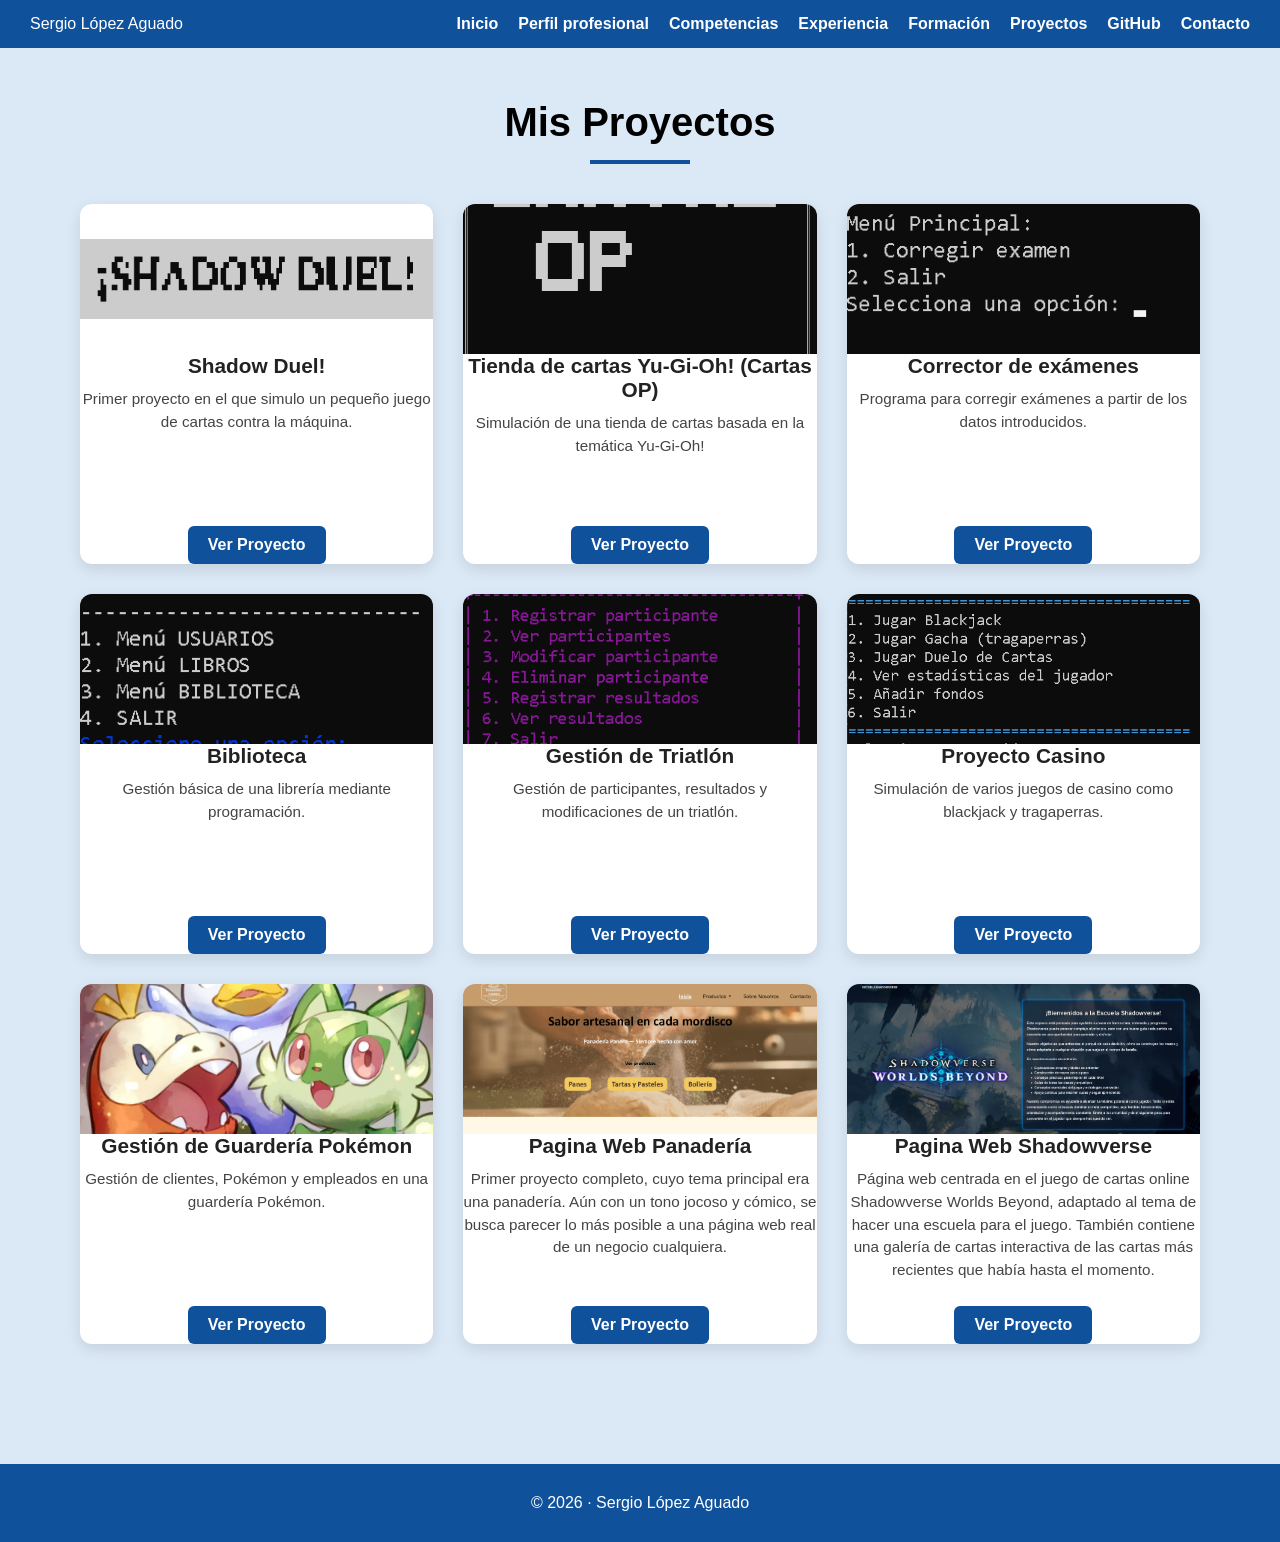
==== proyectos.html @ 3c36d002 "moviendo fuera de carpeta" ====
<!DOCTYPE html>
<html lang="es">
<head>
    <meta charset="UTF-8">
    <meta name="viewport" content="width=device-width, initial-scale=1.0">
    <title>Mis Proyectos</title>
    <link rel="stylesheet" href="estilos.css">
    <link rel="stylesheet" href="proyectos.css">
</head>

<body>

<header>
    <nav class="barra_navegacion">
        <div class="logo">Sergio López Aguado</div>
        <ul class="menu">
            <li><a href="portfolio.html#inicio">Inicio</a></li>
            <li><a href="portfolio.html#sobre-mi">Perfil profesional</a></li>
            <li><a href="portfolio.html#competencias">Competencias</a></li>
            <li><a href="portfolio.html#experiencia">Experiencia</a></li>
            <li><a href="portfolio.html#formacion">Formación</a></li>
            <li><a href="proyectos.html">Proyectos</a></li>
            <li><a href="https://github.com/SergioLA7?tab=repositories" target="_blank">GitHub</a></li>
            <li><a href="contacto.html">Contacto</a></li>
        </ul>
    </nav>
</header>

<main class="contenedor-proyectos">

    <h1 class="titulo-seccion">Mis Proyectos</h1>

    <div class="grid-proyectos">

        <!-- Proyecto 1 -->
        <div class="proyecto">
            <div class="imagen-proyecto1">
                <img src="imagenesProyectos/duel.png" alt="Shadow Duel">
            </div>
            <h2 class="titulo-proyecto" align="center">Shadow Duel!</h2>
            <p class="descripcion-proyecto" align="center">
                Primer proyecto en el que simulo un pequeño juego de cartas contra la máquina.
            </p>
            <a href="https://github.com/SergioLA7/P01-shadow-duel" class="boton-proyecto" align="center">Ver Proyecto</a>
        </div>

        <!-- Proyecto 2 -->
        <div class="proyecto">
            <div class="imagen-proyecto2">
                <img src="imagenesProyectos/OP.png" alt="Cartas OP">
            </div>
            <h2 class="titulo-proyecto" align="center">Tienda de cartas Yu-Gi-Oh! (Cartas OP)</h2>
            <p class="descripcion-proyecto" align="center">
                Simulación de una tienda de cartas basada en la temática Yu-Gi-Oh!
            </p>
            <a href="https://github.com/SergioLA7/P02---Cartas-OP" class="boton-proyecto" align="center">Ver Proyecto</a>
        </div>

        <!-- Proyecto 3 -->
        <div class="proyecto">
            <div class="imagen-proyecto">
                <img src="imagenesProyectos/corrector.png" alt="Corrector de exámenes">
            </div>
            <h2 class="titulo-proyecto" align="center">Corrector de exámenes</h2>
            <p class="descripcion-proyecto" align="center">
                Programa para corregir exámenes a partir de los datos introducidos.
            </p>
            <a href="https://github.com/SergioLA7/P03---Corrector-ex-menes" class="boton-proyecto" align="center">Ver Proyecto</a>
        </div>

        <!-- Proyecto 4 -->
        <div class="proyecto">
            <div class="imagen-proyecto">
                <img src="imagenesProyectos/biblioteca.png" alt="Biblioteca">
            </div>
            <h2 class="titulo-proyecto" align="center">Biblioteca</h2>
            <p class="descripcion-proyecto" align="center">
                Gestión básica de una librería mediante programación.
            </p>
            <a href="https://github.com/SergioLA7/P04---Biblioteca" class="boton-proyecto" align="center">Ver Proyecto</a>
        </div>

        <!-- Proyecto 5 -->
        <div class="proyecto">
            <div class="imagen-proyecto">
                <img src="imagenesProyectos/triatlon.png" alt="Gestión de Triatlón">
            </div>
            <h2 class="titulo-proyecto" align="center">Gestión de Triatlón</h2>
            <p class="descripcion-proyecto" align="center">
                Gestión de participantes, resultados y modificaciones de un triatlón.
            </p>
            <a href="https://github.com/SergioLA7/P05---Gestor-Triatlon" class="boton-proyecto" align="center">Ver Proyecto</a>
        </div>

        <!-- Proyecto 6 -->
        <div class="proyecto">
            <div class="imagen-proyecto">
                <img src="imagenesProyectos/casino.png" alt="Proyecto Casino">
            </div>
            <h2 class="titulo-proyecto" align="center">Proyecto Casino</h2>
            <p class="descripcion-proyecto" align="center">
                Simulación de varios juegos de casino como blackjack y tragaperras.
            </p>
            <a href="https://github.com/SergioLA7/P06---PROYECTO-CASINO" class="boton-proyecto" align="center">Ver Proyecto</a>
        </div>

        <!-- Proyecto 7 -->
        <div class="proyecto">
            <div class="imagen-proyecto">
                <img src="imagenesProyectos/1.webp" alt="Guardería Pokémon">
            </div>
            <h2 class="titulo-proyecto" align="center">Gestión de Guardería Pokémon</h2>
            <p class="descripcion-proyecto" align="center">
                Gestión de clientes, Pokémon y empleados en una guardería Pokémon.
            </p>
            <a href="https://github.com/SergioLA7/P07---Guarder-a-Pok-mon" class="boton-proyecto" align="center">Ver Proyecto</a>
        </div>

        <!-- Proyecto 8 -->
        <div class="proyecto">
            <div class="imagen-proyecto">
                <img src="imagenesProyectos/panaderia.png" alt="Proyecto 8">
            </div>
            <h2 class="titulo-proyecto" align="center">Pagina Web Panadería</h2>
            <p class="descripcion-proyecto" align="center">
                Primer proyecto completo, cuyo tema principal era una panadería. Aún con un tono jocoso y cómico, se busca parecer lo más posible a una página web real de un negocio cualquiera.
            </p>
            <a href="#" class="boton-proyecto" align="center">Ver Proyecto</a>
        </div>

        <!-- Proyecto 9 -->
        <div class="proyecto">
            <div class="imagen-proyecto">
                <img src="imagenesProyectos/shadowverse.png" alt="Proyecto 9">
            </div>
            <h2 class="titulo-proyecto" align="center">Pagina Web Shadowverse</h2>
            <p class="descripcion-proyecto" align="center">
                Página web centrada en el juego de cartas online Shadowverse Worlds Beyond, adaptado al tema de hacer una escuela para el juego. También contiene una galería de cartas interactiva de las cartas más recientes que había hasta el momento.
            </p>
            <a href="#" class="boton-proyecto" align="center">Ver Proyecto</a>
        </div>

    </div>
</main>

<footer>
    <p>© 2026 · Sergio López Aguado</p>
</footer>

</body>
</html>
---- estilos.css ----
/* ===============================
   RESET Y TIPOGRAFÍA
=============================== */
* {
    margin: 0;
    padding: 0;
    box-sizing: border-box;
    font-family: Arial, sans-serif;
}

html {
    scroll-padding-top: 80px; /* evita que el nav tape los anchors */
}

body {
    background-color: #dbe8f5;
    color: #2c2c2c;
}

/* ===============================
   NAV
=============================== */
.barra_navegacion {
    background-color: #10519c;
    color: white;
    display: flex;
    justify-content: space-between;
    padding: 15px 30px;

    position: fixed;
    top: 0;
    left: 0;
    width: 100%;
    z-index: 1000;
}

.menu {
    list-style: none;
    display: flex;
    gap: 20px;
}

.menu a {
    color: white;
    text-decoration: none;
    font-weight: bold;
}

/* ===============================
   HERO MODERNO
=============================== */
.hero-card {
    background-color: #c7d9ef;
    padding: 60px 20px;
}

.hero-contenido {
    max-width: 1100px;
    margin: auto;
    background: white;
    border-radius: 18px;
    padding: 50px;
    display: flex;
    gap: 40px;
    align-items: center;
}

/* Hero texto */
.hero-texto h1 {
    font-size: 2.5rem;
    margin-bottom: 20px;
}

.hero-texto span {
    color: #10519c;
}

.hero-descripcion {
    font-size: 1.1rem;
    line-height: 1.6;
}

/* Hero imagen */
.hero-imagen {
    display: flex;
    justify-content: center;
    align-items: center;
}

.marco-imagen {
    width: 260px;
    height: 260px;
    border-radius: 50%;
    overflow: hidden;
    border: 5px solid #10519c;
}

.marco-imagen img {
    width: 100%;
    height: 100%;
    object-fit: cover;
}

/* ===============================
   SECCIONES GENERALES
=============================== */
.seccion {
    max-width: 1100px;
    margin: 70px auto;
    padding: 0 20px;
}

.seccion h2 {
    text-align: center;
    text-transform: uppercase;
    color: #10519c;
    margin-bottom: 30px;
}

/* ===============================
   PERFIL PROFESIONAL
=============================== */
.sobre-mi {
    background: white;
    padding: 30px;
    border-radius: 12px;
    text-align: center;
    line-height: 1.6;
}

/* ===============================
   COMPETENCIAS
=============================== */
.competencias {
    max-width: 750px;
    margin: auto;
    display: grid;
    gap: 25px;
}

.competencia {
    display: flex;
    align-items: center;
    gap: 15px;
}

.competencia img {
    width: 100px;
    height: 100px;
    object-fit: contain;
}

.barra {
    flex: 1;
    background-color: #000;
    border-radius: 20px;
    overflow: hidden;
}

.progreso {
    width: 80%;
    background-color: #10519c;
    color: white;
    text-align: center;
    padding: 8px 0;
    border-radius: 20px;
    font-weight: bold;
}

/* ===============================
   IDIOMAS
=============================== */
.idiomas-grid {
    display: grid;
    grid-template-columns: repeat(auto-fit, minmax(180px, 1fr));
    gap: 25px;
    text-align: center;
}

.idioma-card {
    background: white;
    padding: 20px;
    border-radius: 12px;
}

.idioma-card img {
    width: 160px;
    height: 160px;
    object-fit: contain;
    margin-bottom: 10px;
}

/* ===============================
   TARJETAS (EXPERIENCIA Y FORMACIÓN)
=============================== */
.cards {
    display: grid;
    gap: 25px;
}

.cards-3 {
    grid-template-columns: repeat(auto-fit, minmax(280px, 1fr));
}

.cards-2x2 {
    grid-template-columns: repeat(auto-fit, minmax(300px, 1fr));
}

.card {
    background: white;
    padding: 25px;
    border-radius: 12px;
    line-height: 1.6;
}

/* ===============================
   FOOTER
=============================== */
footer {
    background-color: #10519c;
    color: white;
    text-align: center;
    padding: 30px;
    margin-top: 80px;
}

/* ===============================
   RESPONSIVE
=============================== */
@media (max-width: 768px) {
    .hero-contenido {
        flex-direction: column-reverse;
        text-align: center;
    }

    .hero-imagen {
        margin-bottom: 30px;
    }
}

/* ===============================
   IMÁGENES DE TARJETAS
=============================== */
.card-img {
    width: 160px;
    height: 160px;
    object-fit: cover;
    display: block;
    margin: 0 auto 15px;
}

.card-img-lg {
    width: 150px;
    height: 150px;
    object-fit: contain;
    background-color: #fff;
}

.card-center {
    grid-column: 1 / -1;
    justify-self: center;
}
---- proyectos.css ----
/* ===============================
   CONTENEDOR GENERAL
=============================== */
.contenedor-proyectos {
    max-width: 1200px;
    margin: 0 auto;
    padding: 100px 40px 40px;
}

/* ===============================
   TÍTULO
=============================== */
.titulo-seccion {
    font-size: 2.5rem;
    color: #000;
    text-align: center;
    margin-bottom: 40px;
    position: relative;
}

.titulo-seccion::after {
    content: "";
    display: block;
    width: 100px;
    height: 4px;
    background-color: #10519c;
    margin: 15px auto;
}

/* ===============================
   GRID 3x3
=============================== */
.grid-proyectos {
    display: grid;
    grid-template-columns: repeat(3, 1fr);
    gap: 30px;
}

/* ===============================
   TARJETA PROYECTO
=============================== */
.proyecto {
    background-color: white;
    border-radius: 12px;
    overflow: hidden;
    box-shadow: 0 5px 15px rgba(0, 0, 0, 0.1);
    transition: transform 0.3s ease, box-shadow 0.3s ease;

    display: flex;
    flex-direction: column;
    height: 360px; /* altura equilibrada */
}

.proyecto:hover {
    transform: translateY(-10px);
    box-shadow: 0 15px 30px rgba(0, 0, 0, 0.25);
}

/* ===============================
   IMAGEN SUPERIOR (UNIFICADA)
=============================== */
.imagen-proyecto,
.imagen-proyecto2,
.imagen-proyecto3,
.imagen-proyecto4,
.imagen-proyecto5,
.imagen-proyecto6 {
    width: 100%;
    height: 150px;
    overflow: hidden;

    display: flex;
    justify-content: center;
    align-items: center;
}

.imagen-proyecto img,
.imagen-proyecto2 img,
.imagen-proyecto3 img,
.imagen-proyecto4 img,
.imagen-proyecto5 img,
.imagen-proyecto6 img {
    width: 100%;
    height: 100%;
    object-fit: cover;
    transition: transform 0.4s ease;
}

.proyecto:hover img {
    transform: scale(1.05);
}

/* ===============================
   IMAGEN PROYECTO 1 (CENTRADA COMPLETA)
=============================== */
.imagen-proyecto1 {
    width: 100%;
    height: 150px; /* altura más compacta */
    overflow: hidden;

    display: flex;
    justify-content: center; /* centrado horizontal */
    align-items: center;     /* centrado vertical */
    padding-top: 0;          /* elimina padding extra */
}

.imagen-proyecto1 img {
    max-width: 100%;
    max-height: 100%;
    object-fit: contain;      /* muestra toda la imagen */
    display: block;
    margin: 0 auto;
}

/* ===============================
   CONTENIDO
=============================== */
.contenido-proyecto {
    padding: 20px;
    text-align: center;

    display: flex;
    flex-direction: column;
    flex-grow: 1;
}

.titulo-proyecto {
    font-size: 1.3rem;
    margin-bottom: 10px;
    color: #222;
}

.descripcion-proyecto {
    font-size: 0.95rem;
    color: #444;
    line-height: 1.5;
    margin-bottom: 20px;
}

/* ===============================
   BOTÓN
=============================== */
.boton-proyecto {
    margin-top: auto;
    align-self: center;

    display: inline-block;
    padding: 10px 20px;
    background-color: #10519c;
    color: white;
    text-decoration: none;
    border-radius: 6px;
    font-weight: bold;
    transition: background-color 0.3s ease;
}

.boton-proyecto:hover {
    background-color: #0d3e7a;
}

/* ===============================
   RESPONSIVE
=============================== */
@media (max-width: 1024px) {
    .grid-proyectos {
        grid-template-columns: repeat(2, 1fr);
    }
}

@media (max-width: 768px) {
    .grid-proyectos {
        grid-template-columns: 1fr;
    }

    .titulo-seccion {
        font-size: 2rem;
    }
}
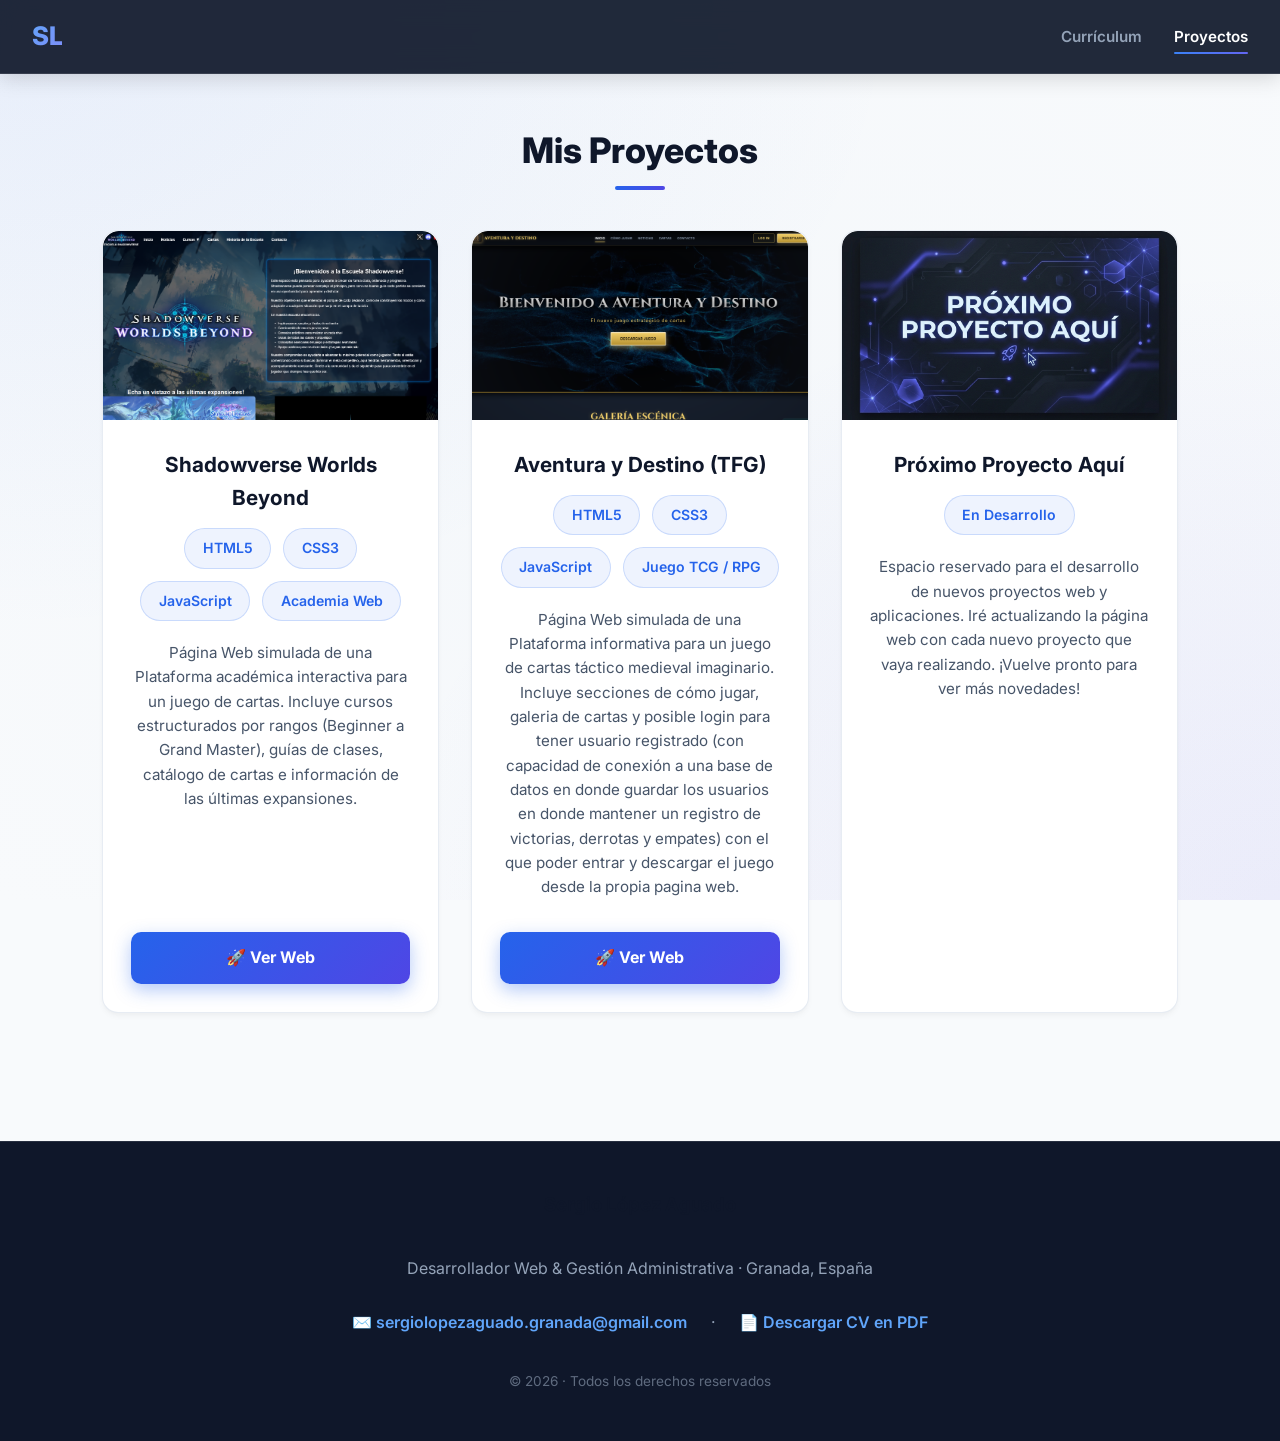
==== commit 332b1ffc: "nuevo cv" ====
--- a/proyectos.html
+++ b/proyectos.html
@@ -1,151 +1,117 @@
-<!DOCTYPE html>
-<html lang="es">
-<head>
-    <meta charset="UTF-8">
-    <meta name="viewport" content="width=device-width, initial-scale=1.0">
-    <title>Mis Proyectos</title>
-    <link rel="stylesheet" href="estilos.css">
-    <link rel="stylesheet" href="proyectos.css">
-</head>
-
-<body>
-
-<header>
-    <nav class="barra_navegacion">
-        <div class="logo">Sergio López Aguado</div>
-        <ul class="menu">
-            <li><a href="portfolio.html#inicio">Inicio</a></li>
-            <li><a href="portfolio.html#sobre-mi">Perfil profesional</a></li>
-            <li><a href="portfolio.html#competencias">Competencias</a></li>
-            <li><a href="portfolio.html#experiencia">Experiencia</a></li>
-            <li><a href="portfolio.html#formacion">Formación</a></li>
-            <li><a href="proyectos.html">Proyectos</a></li>
-            <li><a href="https://github.com/SergioLA7?tab=repositories" target="_blank">GitHub</a></li>
-            <li><a href="contacto.html">Contacto</a></li>
-        </ul>
-    </nav>
-</header>
-
-<main class="contenedor-proyectos">
-
-    <h1 class="titulo-seccion">Mis Proyectos</h1>
-
-    <div class="grid-proyectos">
-
-        <!-- Proyecto 1 -->
-        <div class="proyecto">
-            <div class="imagen-proyecto1">
-                <img src="imagenesProyectos/duel.png" alt="Shadow Duel">
-            </div>
-            <h2 class="titulo-proyecto" align="center">Shadow Duel!</h2>
-            <p class="descripcion-proyecto" align="center">
-                Primer proyecto en el que simulo un pequeño juego de cartas contra la máquina.
-            </p>
-            <a href="https://github.com/SergioLA7/P01-shadow-duel" class="boton-proyecto" align="center">Ver Proyecto</a>
-        </div>
-
-        <!-- Proyecto 2 -->
-        <div class="proyecto">
-            <div class="imagen-proyecto2">
-                <img src="imagenesProyectos/OP.png" alt="Cartas OP">
-            </div>
-            <h2 class="titulo-proyecto" align="center">Tienda de cartas Yu-Gi-Oh! (Cartas OP)</h2>
-            <p class="descripcion-proyecto" align="center">
-                Simulación de una tienda de cartas basada en la temática Yu-Gi-Oh!
-            </p>
-            <a href="https://github.com/SergioLA7/P02---Cartas-OP" class="boton-proyecto" align="center">Ver Proyecto</a>
-        </div>
-
-        <!-- Proyecto 3 -->
-        <div class="proyecto">
-            <div class="imagen-proyecto">
-                <img src="imagenesProyectos/corrector.png" alt="Corrector de exámenes">
-            </div>
-            <h2 class="titulo-proyecto" align="center">Corrector de exámenes</h2>
-            <p class="descripcion-proyecto" align="center">
-                Programa para corregir exámenes a partir de los datos introducidos.
-            </p>
-            <a href="https://github.com/SergioLA7/P03---Corrector-ex-menes" class="boton-proyecto" align="center">Ver Proyecto</a>
-        </div>
-
-        <!-- Proyecto 4 -->
-        <div class="proyecto">
-            <div class="imagen-proyecto">
-                <img src="imagenesProyectos/biblioteca.png" alt="Biblioteca">
-            </div>
-            <h2 class="titulo-proyecto" align="center">Biblioteca</h2>
-            <p class="descripcion-proyecto" align="center">
-                Gestión básica de una librería mediante programación.
-            </p>
-            <a href="https://github.com/SergioLA7/P04---Biblioteca" class="boton-proyecto" align="center">Ver Proyecto</a>
-        </div>
-
-        <!-- Proyecto 5 -->
-        <div class="proyecto">
-            <div class="imagen-proyecto">
-                <img src="imagenesProyectos/triatlon.png" alt="Gestión de Triatlón">
-            </div>
-            <h2 class="titulo-proyecto" align="center">Gestión de Triatlón</h2>
-            <p class="descripcion-proyecto" align="center">
-                Gestión de participantes, resultados y modificaciones de un triatlón.
-            </p>
-            <a href="https://github.com/SergioLA7/P05---Gestor-Triatlon" class="boton-proyecto" align="center">Ver Proyecto</a>
-        </div>
-
-        <!-- Proyecto 6 -->
-        <div class="proyecto">
-            <div class="imagen-proyecto">
-                <img src="imagenesProyectos/casino.png" alt="Proyecto Casino">
-            </div>
-            <h2 class="titulo-proyecto" align="center">Proyecto Casino</h2>
-            <p class="descripcion-proyecto" align="center">
-                Simulación de varios juegos de casino como blackjack y tragaperras.
-            </p>
-            <a href="https://github.com/SergioLA7/P06---PROYECTO-CASINO" class="boton-proyecto" align="center">Ver Proyecto</a>
-        </div>
-
-        <!-- Proyecto 7 -->
-        <div class="proyecto">
-            <div class="imagen-proyecto">
-                <img src="imagenesProyectos/1.webp" alt="Guardería Pokémon">
-            </div>
-            <h2 class="titulo-proyecto" align="center">Gestión de Guardería Pokémon</h2>
-            <p class="descripcion-proyecto" align="center">
-                Gestión de clientes, Pokémon y empleados en una guardería Pokémon.
-            </p>
-            <a href="https://github.com/SergioLA7/P07---Guarder-a-Pok-mon" class="boton-proyecto" align="center">Ver Proyecto</a>
-        </div>
-
-        <!-- Proyecto 8 -->
-        <div class="proyecto">
-            <div class="imagen-proyecto">
-                <img src="imagenesProyectos/panaderia.png" alt="Proyecto 8">
-            </div>
-            <h2 class="titulo-proyecto" align="center">Pagina Web Panadería</h2>
-            <p class="descripcion-proyecto" align="center">
-                Primer proyecto completo, cuyo tema principal era una panadería. Aún con un tono jocoso y cómico, se busca parecer lo más posible a una página web real de un negocio cualquiera.
-            </p>
-            <a href="#" class="boton-proyecto" align="center">Ver Proyecto</a>
-        </div>
-
-        <!-- Proyecto 9 -->
-        <div class="proyecto">
-            <div class="imagen-proyecto">
-                <img src="imagenesProyectos/shadowverse.png" alt="Proyecto 9">
-            </div>
-            <h2 class="titulo-proyecto" align="center">Pagina Web Shadowverse</h2>
-            <p class="descripcion-proyecto" align="center">
-                Página web centrada en el juego de cartas online Shadowverse Worlds Beyond, adaptado al tema de hacer una escuela para el juego. También contiene una galería de cartas interactiva de las cartas más recientes que había hasta el momento.
-            </p>
-            <a href="#" class="boton-proyecto" align="center">Ver Proyecto</a>
-        </div>
-
-    </div>
-</main>
-
-<footer>
-    <p>© 2026 · Sergio López Aguado</p>
-</footer>
-
-</body>
-</html>
+<!DOCTYPE html>
+<html lang="es">
+
+<head>
+    <meta charset="UTF-8">
+    <meta name="viewport" content="width=device-width, initial-scale=1.0">
+    <title>Proyectos - Sergio López Aguado</title>
+    <meta name="description" content="Portfolio y proyectos de desarrollo web de Sergio López Aguado.">
+    <!-- Google Analytics (GA4) -->
+    <script async src="https://www.googletagmanager.com/gtag/js?id=G-Y1JH2H4H5H"></script>
+    <script>
+        window.dataLayer = window.dataLayer || [];
+        function gtag() { dataLayer.push(arguments); }
+        gtag('js', new Date());
+
+        gtag('config', 'G-Y1JH2H4H5H');
+    </script>
+    <link rel="icon" type="image/svg+xml" href="assets/favicon.svg">
+    <link rel="stylesheet" href="estilos.css">
+    <script src="script.js" defer></script>
+</head>
+
+<body>
+    <nav class="navbar">
+        <a href="index.html" class="nav-brand">SL</a>
+        <ul class="nav-links">
+            <li><a href="index.html">Currículum</a></li>
+            <li><a href="proyectos.html" class="active">Proyectos</a></li>
+        </ul>
+    </nav>
+
+    <main class="container">
+        <h1 class="section-title">Mis Proyectos</h1>
+
+        <div class="projects-grid">
+            <!-- Proyecto 1: Shadowverse -->
+            <article class="card project-card">
+                <div class="project-image-wrapper">
+                    <img src="assets/captura_web_SW.png" alt="Shadowverse Worlds Beyond" class="project-image">
+                </div>
+                <div class="project-content">
+                    <h3>Shadowverse Worlds Beyond</h3>
+                    <div class="badges-container">
+                        <span class="badge">HTML5</span>
+                        <span class="badge">CSS3</span>
+                        <span class="badge">JavaScript</span>
+                        <span class="badge">Academia Web</span>
+                    </div>
+                    <p class="project-desc">Página Web simulada de una Plataforma académica interactiva para un juego de
+                        cartas. Incluye cursos
+                        estructurados por rangos (Beginner a Grand Master), guías de clases, catálogo de cartas e
+                        información de las últimas expansiones.</p>
+                    <div class="project-actions">
+                        <a href="https://shadowversewb.netlify.app/" class="btn btn-primary" target="_blank"
+                            rel="noopener noreferrer">🚀 Ver Web</a>
+                    </div>
+                </div>
+            </article>
+
+            <!-- Proyecto 2: Aventura y Destino -->
+            <article class="card project-card">
+                <div class="project-image-wrapper">
+                    <img src="assets/captura_web_AyD.png" alt="Aventura y Destino" class="project-image">
+                </div>
+                <div class="project-content">
+                    <h3>Aventura y Destino (TFG)</h3>
+                    <div class="badges-container">
+                        <span class="badge">HTML5</span>
+                        <span class="badge">CSS3</span>
+                        <span class="badge">JavaScript</span>
+                        <span class="badge">Juego TCG / RPG</span>
+                    </div>
+                    <p class="project-desc">Página Web simulada de una Plataforma informativa para un juego de cartas
+                        táctico medieval imaginario. Incluye secciones de cómo jugar, galeria de cartas y posible login
+                        para tener usuario registrado (con capacidad de conexión a una base de datos en donde guardar
+                        los usuarios en donde mantener un registro de victorias, derrotas y empates) con el que poder
+                        entrar y descargar el juego desde la propia pagina web.</p>
+                    <div class="project-actions">
+                        <a href="https://aventuraydestino.netlify.app/" class="btn btn-primary" target="_blank"
+                            rel="noopener noreferrer">🚀 Ver Web</a>
+                    </div>
+                </div>
+            </article>
+
+            <!-- Proyecto 3: Próximo Proyecto -->
+            <article class="card project-card">
+                <div class="project-image-wrapper">
+                    <img src="assets/proximo_proyecto.png" alt="Próximo Proyecto Aquí" class="project-image">
+                </div>
+                <div class="project-content">
+                    <h3>Próximo Proyecto Aquí</h3>
+                    <div class="badges-container">
+                        <span class="badge">En Desarrollo</span>
+                    </div>
+                    <p class="project-desc">Espacio reservado para el desarrollo de nuevos proyectos web y aplicaciones.
+                        Iré actualizando la página web con cada nuevo proyecto que vaya realizando.
+                        ¡Vuelve pronto para ver más novedades!</p>
+                </div>
+            </article>
+        </div>
+    </main>
+
+    <footer>
+        <div class="footer-content">
+            <h3>Sergio López Aguado</h3>
+            <p>Desarrollador Web & Gestión Administrativa · Granada, España</p>
+            <div class="footer-links">
+                <a href="mailto:sergiolopezaguado.granada@gmail.com">✉️ sergiolopezaguado.granada@gmail.com</a>
+                <span>·</span>
+                <a href="CV_Sergio_Lopez_Aguado.pdf" download="CV_Sergio_Lopez_Aguado.pdf">📄 Descargar CV en PDF</a>
+            </div>
+            <p style="font-size: 0.85rem; opacity: 0.6; margin-top: 1rem;">© 2026 · Todos los derechos reservados</p>
+        </div>
+    </footer>
+</body>
+
+</html>
--- a/estilos.css
+++ b/estilos.css
@@ -1,262 +1,624 @@
-/* ===============================
-   RESET Y TIPOGRAFÍA
-=============================== */
-* {
-    margin: 0;
-    padding: 0;
-    box-sizing: border-box;
-    font-family: Arial, sans-serif;
-}
-
-html {
-    scroll-padding-top: 80px; /* evita que el nav tape los anchors */
-}
-
-body {
-    background-color: #dbe8f5;
-    color: #2c2c2c;
-}
-
-/* ===============================
-   NAV
-=============================== */
-.barra_navegacion {
-    background-color: #10519c;
-    color: white;
-    display: flex;
-    justify-content: space-between;
-    padding: 15px 30px;
-
-    position: fixed;
-    top: 0;
-    left: 0;
-    width: 100%;
-    z-index: 1000;
-}
-
-.menu {
-    list-style: none;
-    display: flex;
-    gap: 20px;
-}
-
-.menu a {
-    color: white;
-    text-decoration: none;
-    font-weight: bold;
-}
-
-/* ===============================
-   HERO MODERNO
-=============================== */
-.hero-card {
-    background-color: #c7d9ef;
-    padding: 60px 20px;
-}
-
-.hero-contenido {
-    max-width: 1100px;
-    margin: auto;
-    background: white;
-    border-radius: 18px;
-    padding: 50px;
-    display: flex;
-    gap: 40px;
-    align-items: center;
-}
-
-/* Hero texto */
-.hero-texto h1 {
-    font-size: 2.5rem;
-    margin-bottom: 20px;
-}
-
-.hero-texto span {
-    color: #10519c;
-}
-
-.hero-descripcion {
-    font-size: 1.1rem;
-    line-height: 1.6;
-}
-
-/* Hero imagen */
-.hero-imagen {
-    display: flex;
-    justify-content: center;
-    align-items: center;
-}
-
-.marco-imagen {
-    width: 260px;
-    height: 260px;
-    border-radius: 50%;
-    overflow: hidden;
-    border: 5px solid #10519c;
-}
-
-.marco-imagen img {
-    width: 100%;
-    height: 100%;
-    object-fit: cover;
-}
-
-/* ===============================
-   SECCIONES GENERALES
-=============================== */
-.seccion {
-    max-width: 1100px;
-    margin: 70px auto;
-    padding: 0 20px;
-}
-
-.seccion h2 {
-    text-align: center;
-    text-transform: uppercase;
-    color: #10519c;
-    margin-bottom: 30px;
-}
-
-/* ===============================
-   PERFIL PROFESIONAL
-=============================== */
-.sobre-mi {
-    background: white;
-    padding: 30px;
-    border-radius: 12px;
-    text-align: center;
-    line-height: 1.6;
-}
-
-/* ===============================
-   COMPETENCIAS
-=============================== */
-.competencias {
-    max-width: 750px;
-    margin: auto;
-    display: grid;
-    gap: 25px;
-}
-
-.competencia {
-    display: flex;
-    align-items: center;
-    gap: 15px;
-}
-
-.competencia img {
-    width: 100px;
-    height: 100px;
-    object-fit: contain;
-}
-
-.barra {
-    flex: 1;
-    background-color: #000;
-    border-radius: 20px;
-    overflow: hidden;
-}
-
-.progreso {
-    width: 80%;
-    background-color: #10519c;
-    color: white;
-    text-align: center;
-    padding: 8px 0;
-    border-radius: 20px;
-    font-weight: bold;
-}
-
-/* ===============================
-   IDIOMAS
-=============================== */
-.idiomas-grid {
-    display: grid;
-    grid-template-columns: repeat(auto-fit, minmax(180px, 1fr));
-    gap: 25px;
-    text-align: center;
-}
-
-.idioma-card {
-    background: white;
-    padding: 20px;
-    border-radius: 12px;
-}
-
-.idioma-card img {
-    width: 160px;
-    height: 160px;
-    object-fit: contain;
-    margin-bottom: 10px;
-}
-
-/* ===============================
-   TARJETAS (EXPERIENCIA Y FORMACIÓN)
-=============================== */
-.cards {
-    display: grid;
-    gap: 25px;
-}
-
-.cards-3 {
-    grid-template-columns: repeat(auto-fit, minmax(280px, 1fr));
-}
-
-.cards-2x2 {
-    grid-template-columns: repeat(auto-fit, minmax(300px, 1fr));
-}
-
-.card {
-    background: white;
-    padding: 25px;
-    border-radius: 12px;
-    line-height: 1.6;
-}
-
-/* ===============================
-   FOOTER
-=============================== */
-footer {
-    background-color: #10519c;
-    color: white;
-    text-align: center;
-    padding: 30px;
-    margin-top: 80px;
-}
-
-/* ===============================
-   RESPONSIVE
-=============================== */
-@media (max-width: 768px) {
-    .hero-contenido {
-        flex-direction: column-reverse;
-        text-align: center;
-    }
-
-    .hero-imagen {
-        margin-bottom: 30px;
-    }
-}
-
-/* ===============================
-   IMÁGENES DE TARJETAS
-=============================== */
-.card-img {
-    width: 160px;
-    height: 160px;
-    object-fit: cover;
-    display: block;
-    margin: 0 auto 15px;
-}
-
-.card-img-lg {
-    width: 150px;
-    height: 150px;
-    object-fit: contain;
-    background-color: #fff;
-}
-
-.card-center {
-    grid-column: 1 / -1;
-    justify-self: center;
-}
+/* estilos.css - Modern Tech Slate & Indigo Theme 2026 */
+@import url('https://fonts.googleapis.com/css2?family=Inter:wght@300;400;500;600;700;800&display=swap');
+
+:root {
+  --bg-color: #f8fafc;
+  --bg-dark: #0f172a;
+  --bg-dark-card: #1e293b;
+  --text-primary: #0f172a;
+  --text-secondary: #475569;
+  --text-muted: #64748b;
+  --primary-color: #2563eb;
+  --primary-hover: #1d4ed8;
+  --accent-color: #4f46e5;
+  --accent-blue: #3b82f6;
+  --accent-glow: rgba(37, 99, 235, 0.25);
+
+  --card-bg: #ffffff;
+  --glass-bg: rgba(255, 255, 255, 0.85);
+  --glass-border: rgba(226, 232, 240, 0.8);
+  --border-radius: 16px;
+  --transition: all 0.3s cubic-bezier(0.4, 0, 0.2, 1);
+
+  --shadow-sm: 0 4px 6px -1px rgba(0, 0, 0, 0.04), 0 2px 4px -1px rgba(0, 0, 0, 0.02);
+  --shadow-md: 0 10px 20px -3px rgba(15, 23, 42, 0.08), 0 4px 6px -2px rgba(15, 23, 42, 0.04);
+  --shadow-hover: 0 20px 30px -5px rgba(37, 99, 235, 0.15), 0 10px 15px -5px rgba(15, 23, 42, 0.08);
+}
+
+* {
+  margin: 0;
+  padding: 0;
+  box-sizing: border-box;
+}
+
+html {
+  scroll-behavior: smooth;
+}
+
+body {
+  font-family: 'Inter', sans-serif;
+  background-color: var(--bg-color);
+  background-image:
+    radial-gradient(at 0% 0%, rgba(37, 99, 235, 0.08) 0px, transparent 50%),
+    radial-gradient(at 100% 100%, rgba(79, 70, 229, 0.08) 0px, transparent 50%),
+    radial-gradient(at 50% 50%, rgba(241, 245, 249, 0.5) 0px, transparent 100%);
+  background-attachment: fixed;
+  color: var(--text-primary);
+  line-height: 1.6;
+  min-height: 100vh;
+}
+
+/* Navbar (Sticky Glassmorphism Dark/Light Mix) */
+.navbar {
+  position: sticky;
+  top: 0;
+  z-index: 1000;
+  background: rgba(15, 23, 42, 0.92);
+  backdrop-filter: blur(12px);
+  -webkit-backdrop-filter: blur(12px);
+  border-bottom: 1px solid rgba(255, 255, 255, 0.1);
+  padding: 1rem 2rem;
+  display: flex;
+  justify-content: space-between;
+  align-items: center;
+  box-shadow: 0 4px 20px rgba(0, 0, 0, 0.15);
+}
+
+.nav-brand {
+  font-weight: 800;
+  font-size: 1.6rem;
+  color: white;
+  text-decoration: none;
+  letter-spacing: -0.5px;
+  background: linear-gradient(135deg, #60a5fa, #818cf8);
+  -webkit-background-clip: text;
+  -webkit-text-fill-color: transparent;
+}
+
+.nav-links {
+  list-style: none;
+  display: flex;
+  gap: 2rem;
+}
+
+.nav-links a {
+  text-decoration: none;
+  color: #94a3b8;
+  font-weight: 600;
+  font-size: 0.95rem;
+  transition: var(--transition);
+  position: relative;
+  padding: 0.5rem 0;
+}
+
+.nav-links a:hover,
+.nav-links a.active {
+  color: #ffffff;
+}
+
+.nav-links a::after {
+  content: '';
+  position: absolute;
+  width: 0;
+  height: 2px;
+  bottom: 0;
+  left: 0;
+  background: linear-gradient(90deg, #3b82f6, #6366f1);
+  transition: var(--transition);
+  border-radius: 2px;
+}
+
+.nav-links a:hover::after,
+.nav-links a.active::after {
+  width: 100%;
+}
+
+/* Layout */
+.container {
+  max-width: 1140px;
+  margin: 0 auto;
+  padding: 3rem 2rem;
+}
+
+/* Headers */
+h1,
+h2,
+h3 {
+  color: var(--text-primary);
+  margin-bottom: 1rem;
+}
+
+.section-title {
+  font-size: 2.2rem;
+  font-weight: 800;
+  margin-bottom: 2.5rem;
+  text-align: center;
+  position: relative;
+  display: inline-block;
+  left: 50%;
+  transform: translateX(-50%);
+  color: var(--bg-dark);
+}
+
+.section-title::after {
+  content: '';
+  display: block;
+  width: 50px;
+  height: 4px;
+  background: linear-gradient(90deg, var(--primary-color), var(--accent-color));
+  margin: 0.5rem auto 0 auto;
+  border-radius: 2px;
+}
+
+/* Vertical Sections */
+.seccion {
+  margin-bottom: 5rem;
+}
+
+.seccion:last-child {
+  margin-bottom: 0;
+}
+
+/* HERO SECTION (Dark Modern Banner) */
+.hero {
+  background: linear-gradient(135deg, #0f172a 0%, #1e293b 100%);
+  border-radius: 24px;
+  padding: 4rem 3rem;
+  color: white;
+  display: flex;
+  align-items: center;
+  justify-content: space-between;
+  gap: 3rem;
+  box-shadow: 0 20px 40px rgba(15, 23, 42, 0.25);
+  border: 1px solid rgba(255, 255, 255, 0.1);
+  position: relative;
+  overflow: hidden;
+}
+
+.hero::before {
+  content: '';
+  position: absolute;
+  top: -50%;
+  right: -20%;
+  width: 400px;
+  height: 400px;
+  background: radial-gradient(circle, rgba(59, 130, 246, 0.25) 0%, transparent 70%);
+  pointer-events: none;
+}
+
+.hero-texto {
+  flex: 1;
+  z-index: 2;
+}
+
+.hero-texto h1 {
+  font-size: 3.2rem;
+  font-weight: 800;
+  line-height: 1.2;
+  color: white;
+  margin-bottom: 1.25rem;
+  letter-spacing: -0.5px;
+}
+
+.hero-texto h1 span {
+  background: linear-gradient(135deg, #60a5fa 0%, #a5b4fc 100%);
+  -webkit-background-clip: text;
+  -webkit-text-fill-color: transparent;
+}
+
+.hero-descripcion {
+  font-size: 1.15rem;
+  color: #94a3b8;
+  line-height: 1.8;
+  margin-bottom: 2rem;
+  max-width: 600px;
+}
+
+.hero-actions {
+  display: flex;
+  gap: 1rem;
+}
+
+.hero-imagen {
+  flex-shrink: 0;
+  display: flex;
+  justify-content: center;
+  align-items: center;
+  z-index: 2;
+}
+
+/* CIRCULAR PROFILE PHOTO (CLEAN & UNCROPPED) */
+.hero-imagen img {
+  width: 200px;
+  height: 200px;
+  border-radius: 50%;
+  object-fit: contain;
+  background: var(--bg-dark-card);
+  padding: 6px;
+  border: 3px solid #3b82f6;
+  box-shadow: 0 0 30px rgba(59, 130, 246, 0.35), 0 8px 20px rgba(0, 0, 0, 0.3);
+  transition: var(--transition);
+}
+
+.hero-imagen img:hover {
+  transform: scale(1.03);
+  box-shadow: 0 0 45px rgba(59, 130, 246, 0.6), 0 15px 30px rgba(0, 0, 0, 0.4);
+}
+
+/* Cards System */
+.card {
+  background: var(--card-bg);
+  border: 1px solid var(--glass-border);
+  border-radius: var(--border-radius);
+  padding: 2rem;
+  box-shadow: var(--shadow-sm);
+  transition: var(--transition);
+  position: relative;
+}
+
+.card:hover {
+  transform: translateY(-4px);
+  box-shadow: var(--shadow-hover);
+  border-color: rgba(37, 99, 235, 0.25);
+}
+
+/* Section Specific Styling for Contrast */
+#sobre-mi .card {
+  border-left: 5px solid var(--primary-color);
+  background: #ffffff;
+  font-size: 1.05rem;
+  line-height: 1.85;
+  color: var(--text-secondary);
+}
+
+#sobre-mi .card strong {
+  color: var(--text-primary);
+}
+
+#competencias .card {
+  background: #ffffff;
+  border-top: 3px solid transparent;
+}
+
+#competencias .card:hover {
+  border-top-color: var(--primary-color);
+}
+
+/* Badges */
+.badges-container {
+  display: flex;
+  flex-wrap: wrap;
+  gap: 0.75rem;
+}
+
+.badge {
+  background: rgba(37, 99, 235, 0.08);
+  color: var(--primary-color);
+  padding: 0.5rem 1.1rem;
+  border-radius: 9999px;
+  font-size: 0.88rem;
+  font-weight: 600;
+  transition: var(--transition);
+  border: 1px solid rgba(37, 99, 235, 0.18);
+  display: inline-block;
+}
+
+.badge:hover {
+  background: var(--primary-color);
+  color: white;
+  transform: scale(1.04);
+  box-shadow: 0 4px 12px rgba(37, 99, 235, 0.3);
+}
+
+/* Buttons */
+.btn {
+  display: inline-flex;
+  align-items: center;
+  justify-content: center;
+  gap: 0.6rem;
+  padding: 0.85rem 1.75rem;
+  border-radius: 10px;
+  font-weight: 700;
+  font-size: 1rem;
+  text-decoration: none;
+  transition: var(--transition);
+  border: none;
+  cursor: pointer;
+}
+
+.btn-primary {
+  background: linear-gradient(135deg, var(--primary-color), var(--accent-color));
+  color: white;
+  box-shadow: 0 6px 18px rgba(37, 99, 235, 0.35);
+}
+
+.btn-primary:hover {
+  transform: translateY(-2px);
+  box-shadow: 0 8px 25px rgba(37, 99, 235, 0.45);
+}
+
+.btn-secondary {
+  background: rgba(255, 255, 255, 0.12);
+  color: #ffffff;
+  border: 1px solid rgba(255, 255, 255, 0.25);
+  backdrop-filter: blur(8px);
+}
+
+.btn-secondary:hover {
+  background: rgba(255, 255, 255, 0.22);
+  color: #ffffff;
+  border-color: rgba(255, 255, 255, 0.5);
+  transform: translateY(-2px);
+}
+
+.btn-lg {
+  padding: 0.9rem 1.75rem;
+  font-size: 1rem;
+}
+
+/* Grid Layouts */
+.grid-3 {
+  display: grid;
+  grid-template-columns: repeat(3, 1fr);
+  gap: 2rem;
+}
+
+.grid-2 {
+  display: grid;
+  grid-template-columns: repeat(2, 1fr);
+  gap: 2rem;
+}
+
+.grid-4 {
+  display: grid;
+  grid-template-columns: repeat(4, 1fr);
+  gap: 1.5rem;
+}
+
+/* Icons inside cards */
+.card-icon {
+  width: 60px;
+  height: 60px;
+  margin: 0 auto 1.25rem auto;
+  display: block;
+  object-fit: contain;
+}
+
+.text-center {
+  text-align: center;
+}
+
+.timeline-date {
+  display: inline-block;
+  font-size: 0.85rem;
+  color: #60a5fa;
+  font-weight: 700;
+  margin-top: 0.5rem;
+  margin-bottom: 0.5rem;
+  background: var(--bg-dark);
+  padding: 0.3rem 0.85rem;
+  border-radius: 20px;
+}
+
+.timeline-desc {
+  color: var(--text-secondary);
+  font-size: 0.95rem;
+  line-height: 1.6;
+}
+
+/* Projects Grid Layout */
+.projects-grid {
+  display: grid;
+  grid-template-columns: repeat(3, 1fr);
+  gap: 2rem;
+}
+
+.project-card {
+  display: flex;
+  flex-direction: column;
+  padding: 0;
+  overflow: hidden;
+  height: 100%;
+}
+
+.project-image-wrapper {
+  overflow: hidden;
+  border-radius: var(--border-radius) var(--border-radius) 0 0;
+  position: relative;
+  aspect-ratio: 16 / 9;
+}
+
+.project-image {
+  width: 100%;
+  height: 100%;
+  object-fit: cover;
+  transition: transform 0.5s ease;
+}
+
+.project-card:hover .project-image {
+  transform: scale(1.06);
+}
+
+.project-content {
+  padding: 1.75rem;
+  display: flex;
+  flex-direction: column;
+  flex-grow: 1;
+  text-align: center;
+}
+
+.project-content h3 {
+  font-size: 1.3rem;
+  margin-bottom: 0.85rem;
+  color: var(--bg-dark);
+  text-align: center;
+}
+
+.project-content .badges-container {
+  margin-top: 0;
+  margin-bottom: 1.25rem;
+  justify-content: center;
+}
+
+.project-desc {
+  color: var(--text-secondary);
+  font-size: 0.95rem;
+  margin-bottom: 2rem;
+  flex-grow: 1;
+  line-height: 1.6;
+  text-align: center;
+}
+
+/* CENTERED FULL-WIDTH BUTTON IN PROJECTS */
+.project-actions {
+  display: flex;
+  justify-content: center;
+  align-items: center;
+  width: 100%;
+  margin-top: auto;
+}
+
+.project-actions .btn {
+  width: 100%;
+  text-align: center;
+  box-sizing: border-box;
+}
+
+/* Responsive Design */
+@media (max-width: 992px) {
+  .hero {
+    flex-direction: column-reverse;
+    text-align: center;
+    padding: 3rem 2rem;
+  }
+
+  .hero-actions {
+    justify-content: center;
+  }
+
+  .projects-grid {
+    grid-template-columns: repeat(2, 1fr);
+  }
+
+  .grid-3 {
+    grid-template-columns: repeat(2, 1fr);
+  }
+
+  .grid-4 {
+    grid-template-columns: repeat(2, 1fr);
+  }
+}
+
+@media (max-width: 768px) {
+
+  .projects-grid,
+  .grid-3,
+  .grid-2,
+  .grid-4 {
+    grid-template-columns: 1fr;
+  }
+
+  .hero-texto h1 {
+    font-size: 2.4rem;
+  }
+
+  .hero-imagen img {
+    width: 200px;
+    height: 200px;
+  }
+
+  .nav-links {
+    gap: 1.2rem;
+    font-size: 0.85rem;
+  }
+
+  .container {
+    padding: 2rem 1rem;
+  }
+}
+
+/* Scroll Reveal Animations */
+.reveal-hidden {
+  opacity: 0;
+  transform: translateY(30px);
+  transition: opacity 0.6s cubic-bezier(0.4, 0, 0.2, 1), transform 0.6s cubic-bezier(0.4, 0, 0.2, 1);
+}
+
+.reveal-visible {
+  opacity: 1;
+  transform: translateY(0);
+}
+
+/* Footer Contact Section */
+footer {
+  background: var(--bg-dark);
+  color: #94a3b8;
+  border-top: 1px solid rgba(255, 255, 255, 0.1);
+  padding: 3rem 2rem;
+  margin-top: 5rem;
+}
+
+footer a {
+  color: #60a5fa;
+  text-decoration: none;
+  font-weight: 600;
+  transition: var(--transition);
+}
+
+footer a:hover {
+  color: #ffffff;
+  text-decoration: underline;
+}
+
+.footer-content {
+  max-width: 1140px;
+  margin: 0 auto;
+  display: flex;
+  flex-direction: column;
+  align-items: center;
+  gap: 1.25rem;
+  text-align: center;
+}
+
+.footer-links {
+  display: flex;
+  flex-wrap: wrap;
+  gap: 1.5rem;
+  justify-content: center;
+  margin-top: 0.5rem;
+}
+
+/* Print Styles for PDF export */
+@media print {
+  body {
+    background: white !important;
+    color: black !important;
+  }
+
+  .navbar,
+  .hero-actions,
+  .btn,
+  footer {
+    display: none !important;
+  }
+
+  .hero {
+    background: none !important;
+    color: black !important;
+    box-shadow: none !important;
+    border: none !important;
+    padding: 1rem 0 !important;
+  }
+
+  .hero-texto h1,
+  .hero-texto h1 span {
+    color: black !important;
+    -webkit-text-fill-color: black !important;
+  }
+
+  .card {
+    box-shadow: none !important;
+    border: 1px solid #ccc !important;
+    break-inside: avoid;
+  }
+}
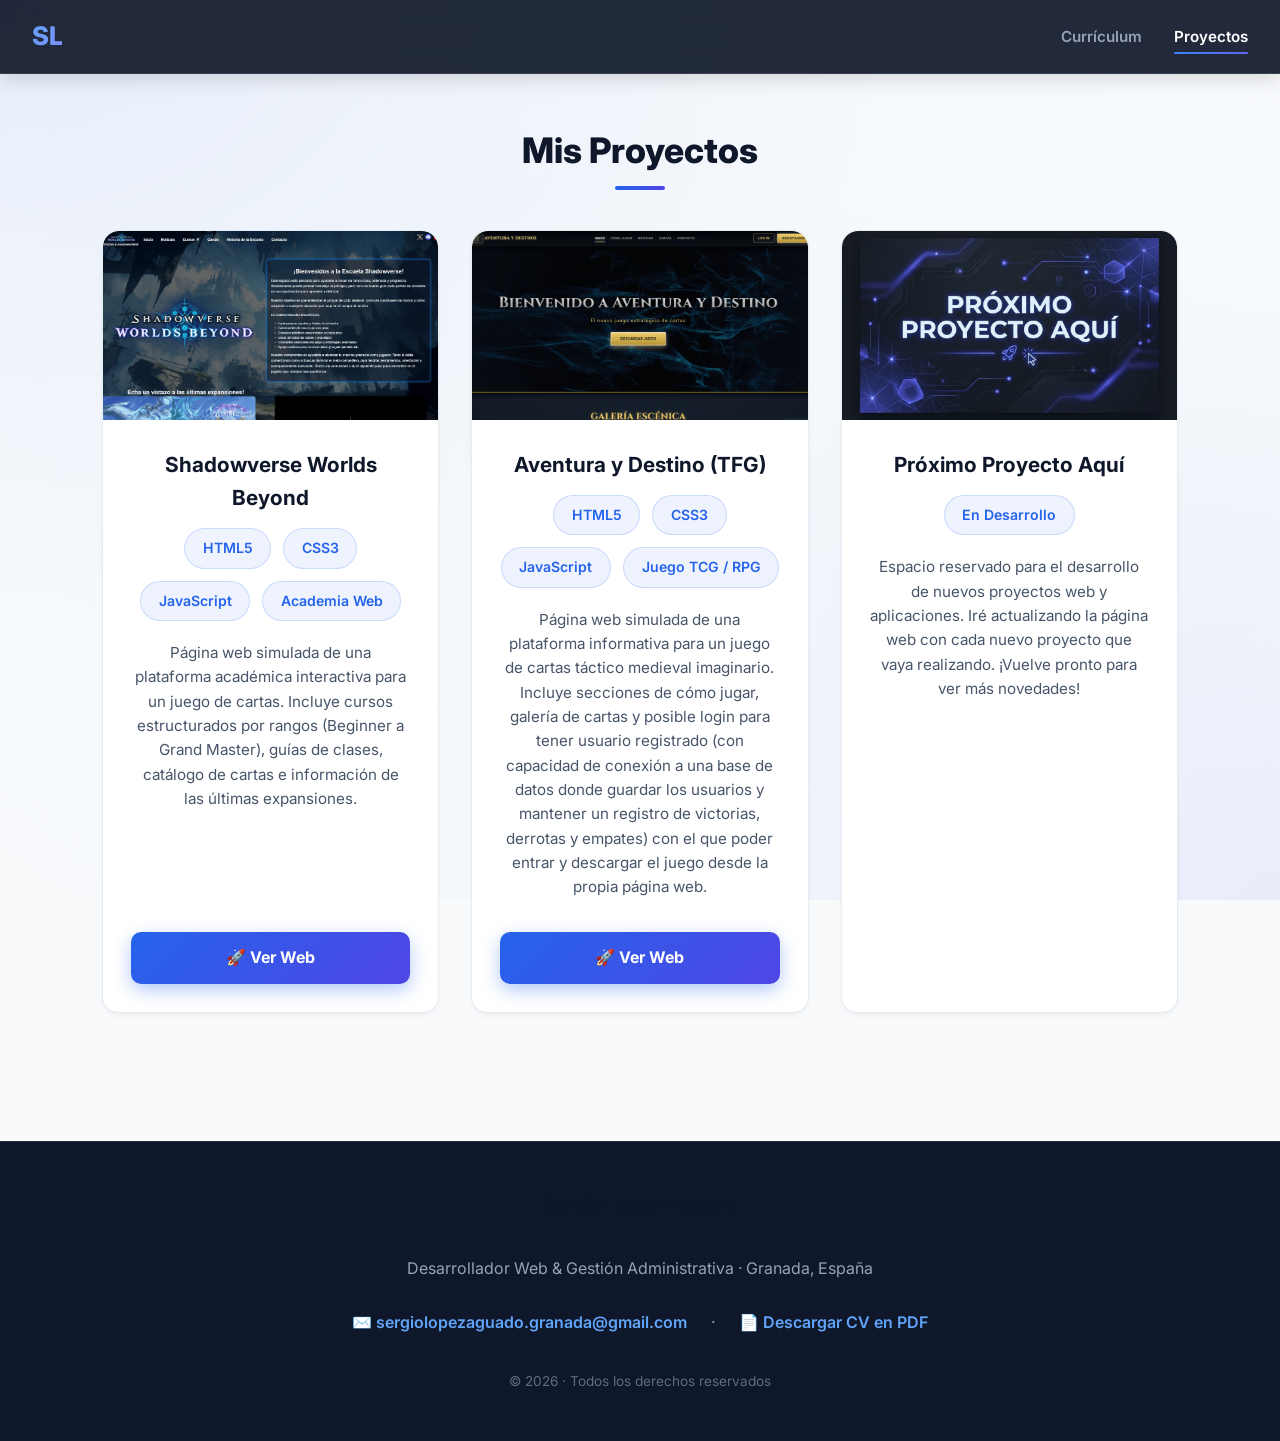
==== commit b473a5df: "nuevos archivos subidos corregidos" ====
--- a/proyectos.html
+++ b/proyectos.html
@@ -46,7 +46,7 @@
                         <span class="badge">JavaScript</span>
                         <span class="badge">Academia Web</span>
                     </div>
-                    <p class="project-desc">Página Web simulada de una Plataforma académica interactiva para un juego de
+                    <p class="project-desc">Página web simulada de una plataforma académica interactiva para un juego de
                         cartas. Incluye cursos
                         estructurados por rangos (Beginner a Grand Master), guías de clases, catálogo de cartas e
                         información de las últimas expansiones.</p>
@@ -70,11 +70,11 @@
                         <span class="badge">JavaScript</span>
                         <span class="badge">Juego TCG / RPG</span>
                     </div>
-                    <p class="project-desc">Página Web simulada de una Plataforma informativa para un juego de cartas
-                        táctico medieval imaginario. Incluye secciones de cómo jugar, galeria de cartas y posible login
-                        para tener usuario registrado (con capacidad de conexión a una base de datos en donde guardar
-                        los usuarios en donde mantener un registro de victorias, derrotas y empates) con el que poder
-                        entrar y descargar el juego desde la propia pagina web.</p>
+                    <p class="project-desc">Página web simulada de una plataforma informativa para un juego de cartas
+                        táctico medieval imaginario. Incluye secciones de cómo jugar, galería de cartas y posible login
+                        para tener usuario registrado (con capacidad de conexión a una base de datos donde guardar
+                        los usuarios y mantener un registro de victorias, derrotas y empates) con el que poder
+                        entrar y descargar el juego desde la propia página web.</p>
                     <div class="project-actions">
                         <a href="https://aventuraydestino.netlify.app/" class="btn btn-primary" target="_blank"
                             rel="noopener noreferrer">🚀 Ver Web</a>
